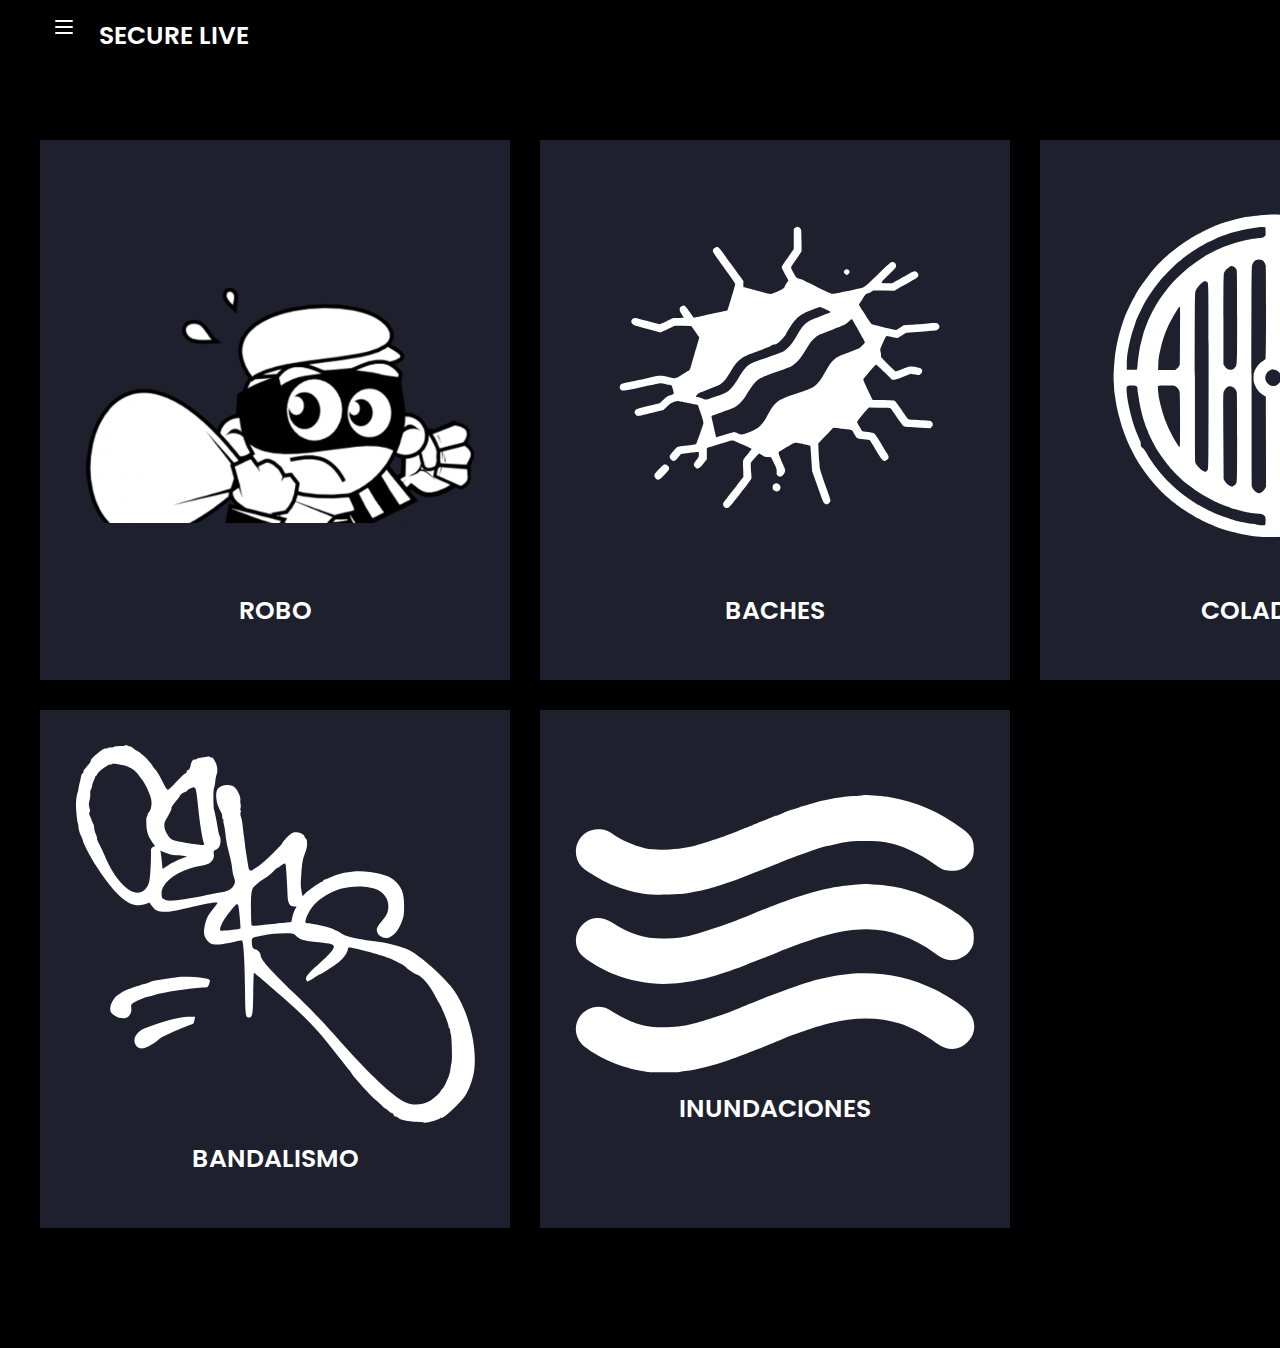
==== index.html @ c97dab46 "Add files via upload" ====
<!DOCTYPE html>
<html lang="en">
<head>
    <meta charset="UTF-8">
    <meta name="viewport" content="width=device-width, initial-scale=1.0">
    <title>Inicio</title>
    <link rel="stylesheet" href="style.css">
</head>
<body>

    <header class="header">
        <div class="menu container">

            <a href="#" class="asq">.</a>
            <label class="popup">
                <input type="checkbox">
                <div class="burger" tabindex="0">
                  <span></span>
                  <span></span>
                  <span></span>
                </div>
                <nav class="popup-window">
                  <legend>Secure Live</legend>
                  <ul>
                    <li>
                      <button>
                        <svg stroke-linejoin="round" stroke-linecap="round" stroke-width="2" stroke="currentColor" fill="none" viewBox="0 0 24 24" height="14" width="14" xmlns="http://www.w3.org/2000/svg">
                          <path d="M17 21v-2a4 4 0 0 0-4-4H5a4 4 0 0 0-4 4v2"></path>
                          <circle r="4" cy="7" cx="9"></circle>
                          <path d="M23 21v-2a4 4 0 0 0-3-3.87"></path>
                          <path d="M16 3.13a4 4 0 0 1 0 7.75"></path>
                        </svg>
                        <a href="pages/index.html">Iniciar sesion</a>
                      </button>
                    </li>
                    <hr>
                  </ul>
                </nav>
            </label>

            <a href="#" class="asq">.</a>
            <a href="#" class="asq">.</a>
            <a href="#" class="logo">Secure Live</a>
        </div>
    </header>

    <main class="services container">
        <h2>Nuestras Salas</h2>

        <div class="services-content">
            <div class="services-1">
                <a href="#"><img src="img/icons/rat.png"></a>
                <h3><a class="logo" href="#">Robo</a></h3>
            </div>

            <div class="services-1">
                <a href="#"><img src="img/icons/Bach.svg"></a>
                <h3><a class="logo" href="#">Baches</a></h3>
            </div>

            <div class="services-1">
                <a href="#"><img src="img/icons/Col.svg"></a>
                <h3><a class="logo" href="#">Coladeras</a></h3>
            </div>

            <div class="services-1">
                <a href="#"><img src="img/icons/grafiti.svg"></a>
                <h3><a class="logo" href="#">Bandalismo</a></h3>
            </div>            
            
            <div class="services-1">
                <a href="#"><img src="img/icons/water.svg"></a>
                <h3><a class="logo" href="#">Inundaciones</a></h3>
            </div>

        </div>
    </main>

</body>
</html>
---- style.css ----
@import url('https://fonts.googleapis.com/css2?family=Oswald:wght@400;500;600;700&family=Poppins:wght@400;500;600;700;800&display=swap');

* {
    margin: 0;
    padding: 0;
    box-sizing: border-box;
    text-decoration: none;
    list-style: none;
}

body {
    font-family: 'Poppins', sans-serif;
    background-color: #000;
}

a{
  color: #fcfcfc;
}

.container {
    max-width: 1200px;
    margin: 0 auto;
}

.header {
    align-items: center;
    margin-top: 10px;
}

.logo {
    font-size: 25px;
    color: #fff1f1;
    text-transform: uppercase;
    font-weight: 800;
}

.asq{
    color: #000;
    cursor: none;
}


.logo{
  color: #fff;
  text-decoration: none;
  font-weight: 600;
  cursor: none;
}

.popup {
    --burger-line-width: 1.125em;
    --burger-line-height: 0.125em;
    --burger-offset: 0.625em;
    --burger-bg: rgba(0, 0, 0, .15);
    --burger-color: #ffffff;
    --burger-line-border-radius: 0.1875em;
    --burger-diameter: 2.125em;
    --burger-btn-border-radius: calc(var(--burger-diameter) / 2);
    --burger-line-transition: .3s;
    --burger-transition: all .1s ease-in-out;
    --burger-hover-scale: 1.1;
    --burger-active-scale: .95;
    --burger-enable-outline-color: var(--burger-bg);
    --burger-enable-outline-width: 0.125em;
    --burger-enable-outline-offset: var(--burger-enable-outline-width);
    /* nav */
    --nav-padding-x: 0.25em;
    --nav-padding-y: 0.625em;
    --nav-border-radius: 0.375em;
    --nav-border-color: #fcfcfc;
    --nav-border-width: 0.0625em;
    --nav-shadow-color: rgba(0, 0, 0, .2);
    --nav-shadow-width: 0 1px 5px;
    --nav-bg: #000000;
    --nav-font-family: Menlo, Roboto Mono, monospace;
    --nav-default-scale: .8;
    --nav-active-scale: 1;
    --nav-position-left: 0;
    --nav-position-right: unset;
    /* if you want to change sides just switch one property */
    /* from properties to "unset" and the other to 0 */
    /* title */
    --nav-title-size: 1.0em;
    --nav-title-color: #fffdfd;
    --nav-title-padding-x: 1rem;
    --nav-title-padding-y: 1rem;
    /* nav button */
    --nav-button-padding-x: 1rem;
    --nav-button-padding-y: 0.375em;
    --nav-button-border-radius: 0.375em;
    --nav-button-font-size: 20px;
    --nav-button-hover-bg: #6495ed;
    --nav-button-hover-text-color: #fff;
    --nav-button-distance: 0.875em;
    /* underline */
    --underline-border-width: 0.0625em;
    --underline-border-color: #ccc;
    --underline-margin-y: 0.3125em;
  }
  
  /* popup settings 👆 */
  
  .popup {
    display: inline-block;
    text-rendering: optimizeLegibility;
    position: relative;
  }
  
  .popup input {
    display: none;
  }
  
  .burger {
    display: flex;
    position: relative;
    align-items: center;
    justify-content: center;
    background: var(--burger-bg);
    width: var(--burger-diameter);
    height: var(--burger-diameter);
    border-radius: var(--burger-btn-border-radius);
    border: none;
    cursor: pointer;
    overflow: hidden;
    transition: var(--burger-transition);
    outline: var(--burger-enable-outline-width) solid transparent;
    outline-offset: 0;
  }
  
  .burger span {
    height: var(--burger-line-height);
    width: var(--burger-line-width);
    background: var(--burger-color);
    border-radius: var(--burger-line-border-radius);
    position: absolute;
    transition: var(--burger-line-transition);
  }
  
  .burger span:nth-child(1) {
    top: var(--burger-offset);
  }
  
  .burger span:nth-child(2) {
    bottom: var(--burger-offset);
  }
  
  .burger span:nth-child(3) {
    top: 50%;
    transform: translateY(-50%);
  }
  
  .popup-window {
    transform: scale(var(--nav-default-scale));
    visibility: hidden;
    opacity: 0;
    position: absolute;
    padding: var(--nav-padding-y) var(--nav-padding-x);
    background: var(--nav-bg);
    font-family: var(--nav-font-family);
    color: var(--nav-text-color);
    border-radius: var(--nav-border-radius);
    box-shadow: var(--nav-shadow-width) var(--nav-shadow-color);
    border: var(--nav-border-width) solid var(--nav-border-color);
    top: calc(var(--burger-diameter) + var(--burger-enable-outline-width) + var(--burger-enable-outline-offset));
    left: var(--nav-position-left);
    right: var(--nav-position-right);
    transition: var(--burger-transition);
  }
  
  .popup-window legend {
    padding: var(--nav-title-padding-y) var(--nav-title-padding-x);
    margin: 0;
    color: var(--nav-title-color);
    font-size: var(--nav-title-size);
    text-transform: uppercase;
  }
  
  .popup-window ul {
    margin: 0;
    padding: 0;
    list-style-type: none;
  }
  
  .popup-window ul button {
    outline: none;
    width: 100%;
    border: none;
    background: none;
    display: flex;
    align-items: center;
    color: var(--burger-color);
    font-size: var(--nav-button-font-size);
    padding: var(--nav-button-padding-y) var(--nav-button-padding-x);
    white-space: nowrap;
    border-radius: var(--nav-button-border-radius);
    cursor: pointer;
    column-gap: var(--nav-button-distance);
  }
  
  .popup-window ul li:nth-child(1) svg,
  .popup-window ul li:nth-child(2) svg {
    color: cornflowerblue;
  }
  
  .popup-window ul li:nth-child(4) svg,
  .popup-window ul li:nth-child(5) svg {
    color: rgb(153, 153, 153);
  }
  
  .popup-window ul li:nth-child(7) svg {
    color: red;
  }
  
  .popup-window hr {
    margin: var(--underline-margin-y) 0;
    border: none;
    border-bottom: var(--underline-border-width) solid var(--underline-border-color);
  }
  
  /* actions */
  
  .popup-window ul button:hover,
  .popup-window ul button:focus-visible,
  .popup-window ul button:hover svg,
  .popup-window ul button:focus-visible svg {
    color: var(--nav-button-hover-text-color);
    background: var(--nav-button-hover-bg);
  }
  
  .burger:hover {
    transform: scale(var(--burger-hover-scale));
  }
  
  .burger:active {
    transform: scale(var(--burger-active-scale));
  }
  
  .burger:focus:not(:hover) {
    outline-color: var(--burger-enable-outline-color);
    outline-offset: var(--burger-enable-outline-offset);
  }
  
  .popup input:checked+.burger span:nth-child(1) {
    top: 50%;
    transform: translateY(-50%) rotate(45deg);
  }
  
  .popup input:checked+.burger span:nth-child(2) {
    bottom: 50%;
    transform: translateY(50%) rotate(-45deg);
  }
  
  .popup input:checked+.burger span:nth-child(3) {
    transform: translateX(calc(var(--burger-diameter) * -1 - var(--burger-line-width)));
  }
  
  .popup input:checked~nav {
    transform: scale(var(--nav-active-scale));
    visibility: visible;
    opacity: 1;
  }

  /*---------------- login---------------*/

  .services{
    padding: 0 0 120px 0;
    text-align: center;
}

.services-content{
    margin-top: 50px;
    display: grid;
    grid-template-columns: repeat(3,1fr);
    gap: 30px;
}

.services-1{
    background-color: #1e202d;
    box-shadow: 0 0 20px rgba(0,0,0,0.5);
    padding: 35px;
    display: flex;
    flex-direction: column;
    justify-content: center;
    align-items: center;
}

.services-1:hover{
    background: linear-gradient(120deg,
    rgb(33, 138, 1)0%,
    rgb(148, 5, 0)100%
    );
}

.services-1 img{
    width: 400px;
    margin-bottom: 10px;
}

.services-1 h3{
    color: #fdfeff;
    margin-bottom: 15px;
}


@media(max-width:991px){

  .header{
    margin-top: 15px;
    width: 100%;
  }

  .services{
      padding: 0 30px 30px 30px;
  }

  .services-content{
      margin-top: 30px;
      grid-template-columns: repeat(1, 1fr);
  }

}
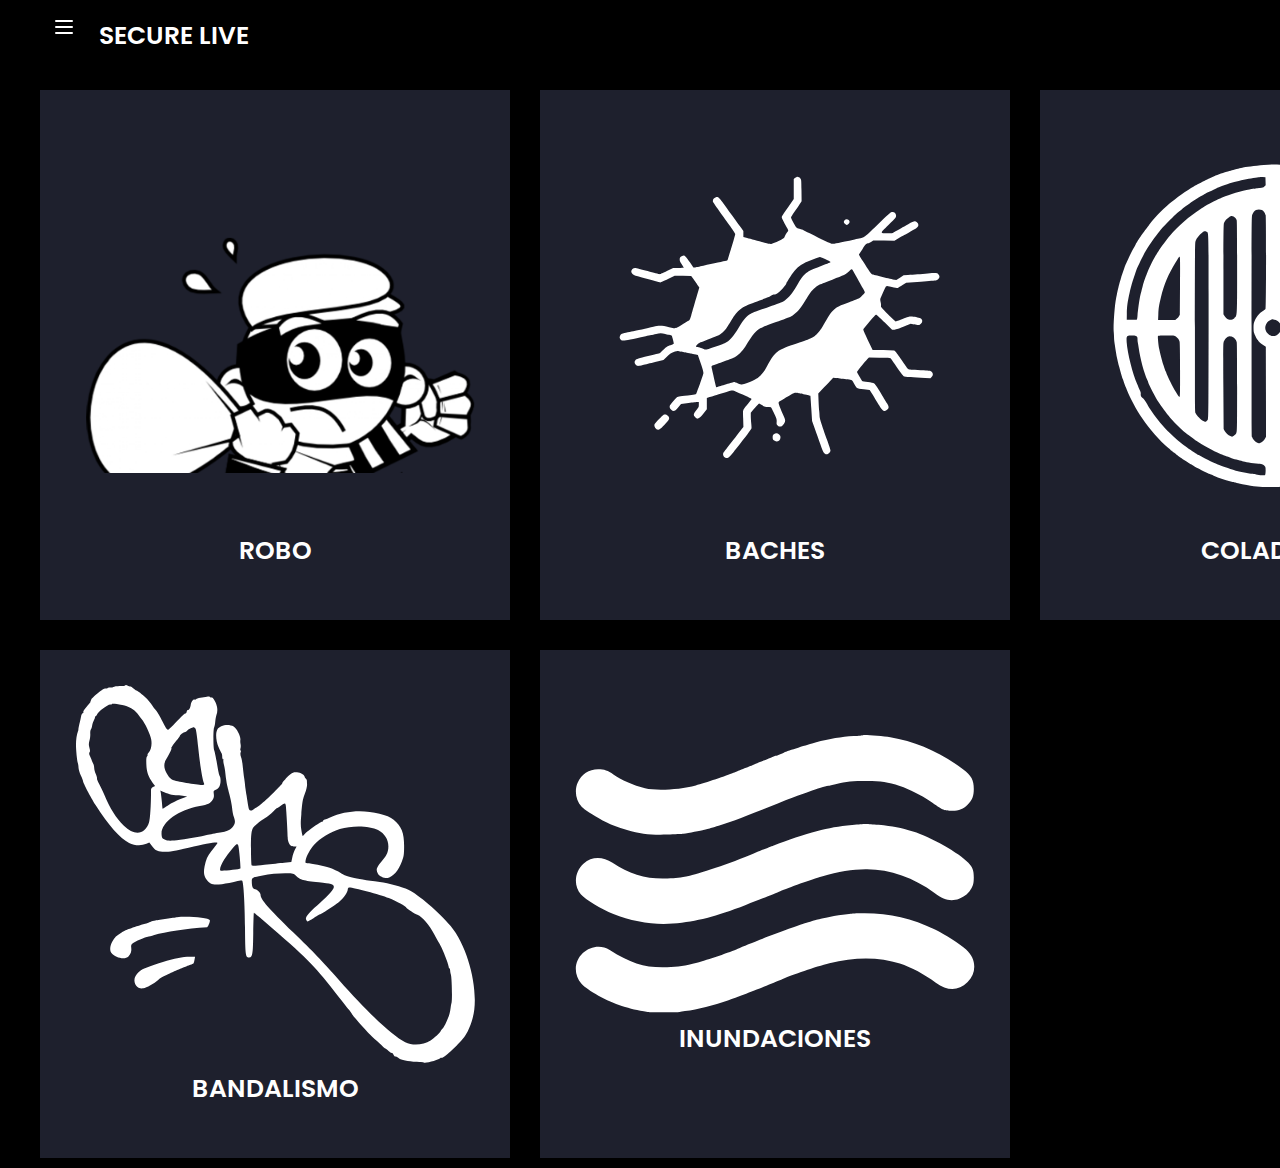
==== commit f5e53ffd: "Add files via upload" ====
--- a/index.html
+++ b/index.html
@@ -45,32 +45,32 @@
     </header>
 
     <main class="services container">
-        <h2>Nuestras Salas</h2>
+        <h2>Problemas de tu comunidad</h2>
 
         <div class="services-content">
             <div class="services-1">
-                <a href="#"><img src="img/icons/rat.png"></a>
-                <h3><a class="logo" href="#">Robo</a></h3>
+                <a href="pages/section/index1.html"><img src="img/icons/rat.png"></a>
+                <h3><a class="logo" href="pages/section/index1.html">Robo</a></h3>
             </div>
 
             <div class="services-1">
-                <a href="#"><img src="img/icons/Bach.svg"></a>
-                <h3><a class="logo" href="#">Baches</a></h3>
+                <a href="pages/section/index2.html"><img src="img/icons/Bach.svg"></a>
+                <h3><a class="logo" href="pages/section/index2.html">Baches</a></h3>
             </div>
 
             <div class="services-1">
-                <a href="#"><img src="img/icons/Col.svg"></a>
-                <h3><a class="logo" href="#">Coladeras</a></h3>
+                <a href="pages/section/index3.html"><img src="img/icons/Col.svg"></a>
+                <h3><a class="logo" href="pages/section/index3.html">Coladeras</a></h3>
             </div>
 
             <div class="services-1">
-                <a href="#"><img src="img/icons/grafiti.svg"></a>
-                <h3><a class="logo" href="#">Bandalismo</a></h3>
+                <a href="pages/section/index4.html"><img src="img/icons/grafiti.svg"></a>
+                <h3><a class="logo" href="pages/section/index4.html">Bandalismo</a></h3>
             </div>            
             
             <div class="services-1">
-                <a href="#"><img src="img/icons/water.svg"></a>
-                <h3><a class="logo" href="#">Inundaciones</a></h3>
+                <a href="pages/section/index5.html"><img src="img/icons/water.svg"></a>
+                <h3><a class="logo" href="pages/section/index5.html">Inundaciones</a></h3>
             </div>
 
         </div>
--- a/style.css
+++ b/style.css
@@ -48,97 +48,97 @@
 }
 
 .popup {
-    --burger-line-width: 1.125em;
-    --burger-line-height: 0.125em;
-    --burger-offset: 0.625em;
-    --burger-bg: rgba(0, 0, 0, .15);
-    --burger-color: #ffffff;
-    --burger-line-border-radius: 0.1875em;
-    --burger-diameter: 2.125em;
-    --burger-btn-border-radius: calc(var(--burger-diameter) / 2);
-    --burger-line-transition: .3s;
-    --burger-transition: all .1s ease-in-out;
-    --burger-hover-scale: 1.1;
-    --burger-active-scale: .95;
-    --burger-enable-outline-color: var(--burger-bg);
-    --burger-enable-outline-width: 0.125em;
-    --burger-enable-outline-offset: var(--burger-enable-outline-width);
-    /* nav */
-    --nav-padding-x: 0.25em;
-    --nav-padding-y: 0.625em;
-    --nav-border-radius: 0.375em;
-    --nav-border-color: #fcfcfc;
-    --nav-border-width: 0.0625em;
-    --nav-shadow-color: rgba(0, 0, 0, .2);
-    --nav-shadow-width: 0 1px 5px;
-    --nav-bg: #000000;
-    --nav-font-family: Menlo, Roboto Mono, monospace;
-    --nav-default-scale: .8;
-    --nav-active-scale: 1;
-    --nav-position-left: 0;
-    --nav-position-right: unset;
-    /* if you want to change sides just switch one property */
-    /* from properties to "unset" and the other to 0 */
-    /* title */
-    --nav-title-size: 1.0em;
-    --nav-title-color: #fffdfd;
-    --nav-title-padding-x: 1rem;
-    --nav-title-padding-y: 1rem;
-    /* nav button */
-    --nav-button-padding-x: 1rem;
-    --nav-button-padding-y: 0.375em;
-    --nav-button-border-radius: 0.375em;
-    --nav-button-font-size: 20px;
-    --nav-button-hover-bg: #6495ed;
-    --nav-button-hover-text-color: #fff;
-    --nav-button-distance: 0.875em;
-    /* underline */
-    --underline-border-width: 0.0625em;
-    --underline-border-color: #ccc;
-    --underline-margin-y: 0.3125em;
-  }
-  
-  /* popup settings 👆 */
-  
-  .popup {
-    display: inline-block;
-    text-rendering: optimizeLegibility;
-    position: relative;
-  }
-  
-  .popup input {
-    display: none;
-  }
-  
-  .burger {
-    display: flex;
-    position: relative;
-    align-items: center;
-    justify-content: center;
-    background: var(--burger-bg);
-    width: var(--burger-diameter);
-    height: var(--burger-diameter);
-    border-radius: var(--burger-btn-border-radius);
-    border: none;
-    cursor: pointer;
-    overflow: hidden;
-    transition: var(--burger-transition);
-    outline: var(--burger-enable-outline-width) solid transparent;
-    outline-offset: 0;
-  }
-  
-  .burger span {
-    height: var(--burger-line-height);
-    width: var(--burger-line-width);
-    background: var(--burger-color);
-    border-radius: var(--burger-line-border-radius);
-    position: absolute;
-    transition: var(--burger-line-transition);
-  }
-  
-  .burger span:nth-child(1) {
-    top: var(--burger-offset);
-  }
+  --burger-line-width: 1.125em;
+  --burger-line-height: 0.125em;
+  --burger-offset: 0.625em;
+  --burger-bg: rgba(0, 0, 0, .15);
+  --burger-color: #ffffff;
+  --burger-line-border-radius: 0.1875em;
+  --burger-diameter: 2.125em;
+  --burger-btn-border-radius: calc(var(--burger-diameter) / 2);
+  --burger-line-transition: .3s;
+  --burger-transition: all .1s ease-in-out;
+  --burger-hover-scale: 1.1;
+  --burger-active-scale: .95;
+  --burger-enable-outline-color: var(--burger-bg);
+  --burger-enable-outline-width: 0.125em;
+  --burger-enable-outline-offset: var(--burger-enable-outline-width);
+  /* nav */
+  --nav-padding-x: 0.25em;
+  --nav-padding-y: 0.625em;
+  --nav-border-radius: 0.375em;
+  --nav-border-color: #fcfcfc;
+  --nav-border-width: 0.0625em;
+  --nav-shadow-color: rgba(0, 0, 0, .2);
+  --nav-shadow-width: 0 1px 5px;
+  --nav-bg: #000000;
+  --nav-font-family: Menlo, Roboto Mono, monospace;
+  --nav-default-scale: .8;
+  --nav-active-scale: 1;
+  --nav-position-left: 0;
+  --nav-position-right: unset;
+  /* if you want to change sides just switch one property */
+  /* from properties to "unset" and the other to 0 */
+  /* title */
+  --nav-title-size: 1.0em;
+  --nav-title-color: #fffdfd;
+  --nav-title-padding-x: 1rem;
+  --nav-title-padding-y: 1rem;
+  /* nav button */
+  --nav-button-padding-x: 1rem;
+  --nav-button-padding-y: 0.375em;
+  --nav-button-border-radius: 0.375em;
+  --nav-button-font-size: 20px;
+  --nav-button-hover-bg: #6495ed;
+  --nav-button-hover-text-color: #fff;
+  --nav-button-distance: 0.875em;
+  /* underline */
+  --underline-border-width: 0.0625em;
+  --underline-border-color: #ccc;
+  --underline-margin-y: 0.3125em;
+}
+/* popup settings 👆 */
+
+
+.popup {
+  display: inline-block;
+  text-rendering: optimizeLegibility;
+  position: relative;
+}
+
+.popup input {
+  display: none;
+}
+  
+.burger {
+  display: flex;
+  position: relative;
+  align-items: center;
+  justify-content: center;
+  background: var(--burger-bg);
+  width: var(--burger-diameter);
+  height: var(--burger-diameter);
+  border-radius: var(--burger-btn-border-radius);
+  border: none;
+  cursor: pointer;
+  overflow: hidden;
+  transition: var(--burger-transition);
+  outline: var(--burger-enable-outline-width) solid transparent;
+  outline-offset: 0;
+}
+  
+.burger span {
+  height: var(--burger-line-height);
+  width: var(--burger-line-width);
+  background: var(--burger-color);
+  border-radius: var(--burger-line-border-radius);
+  position: absolute;
+  transition: var(--burger-line-transition);
+}
+  
+.burger span:nth-child(1) {
+  top: var(--burger-offset);
+}
   
   .burger span:nth-child(2) {
     bottom: var(--burger-offset);
@@ -262,13 +262,13 @@
 
   /*---------------- login---------------*/
 
+
   .services{
-    padding: 0 0 120px 0;
+    padding: 0 0 10px 0;
     text-align: center;
 }
 
 .services-content{
-    margin-top: 50px;
     display: grid;
     grid-template-columns: repeat(3,1fr);
     gap: 30px;
@@ -285,15 +285,14 @@
 }
 
 .services-1:hover{
-    background: linear-gradient(120deg,
-    rgb(33, 138, 1)0%,
-    rgb(148, 5, 0)100%
+    background: linear-gradient(180deg,
+    rgb(51, 255, 0)0%,
+    rgb(255, 8, 0)100%
     );
 }
 
 .services-1 img{
     width: 400px;
-    margin-bottom: 10px;
 }
 
 .services-1 h3{
@@ -301,7 +300,6 @@
     margin-bottom: 15px;
 }
 
-
 @media(max-width:991px){
 
   .header{
@@ -310,12 +308,25 @@
   }
 
   .services{
-      padding: 0 30px 30px 30px;
+    padding: 30px 30px; /* Reducir el padding horizontal */
   }
 
   .services-content{
-      margin-top: 30px;
-      grid-template-columns: repeat(1, 1fr);
-  }
-
-}+    margin-top: 30px;
+    grid-template-columns: repeat(1, 1fr);
+  }
+
+  .services-1 {
+    margin-right: 15px; /* Añadir un margen derecho para separar los elementos */
+  }
+
+  .services-1:last-child {
+    margin-right: 0; /* Eliminar el margen derecho del último elemento */
+  }
+
+  .services-1 img{
+    max-width: 100%; /* Ajustar el ancho máximo de la imagen */
+  }
+
+}
+
